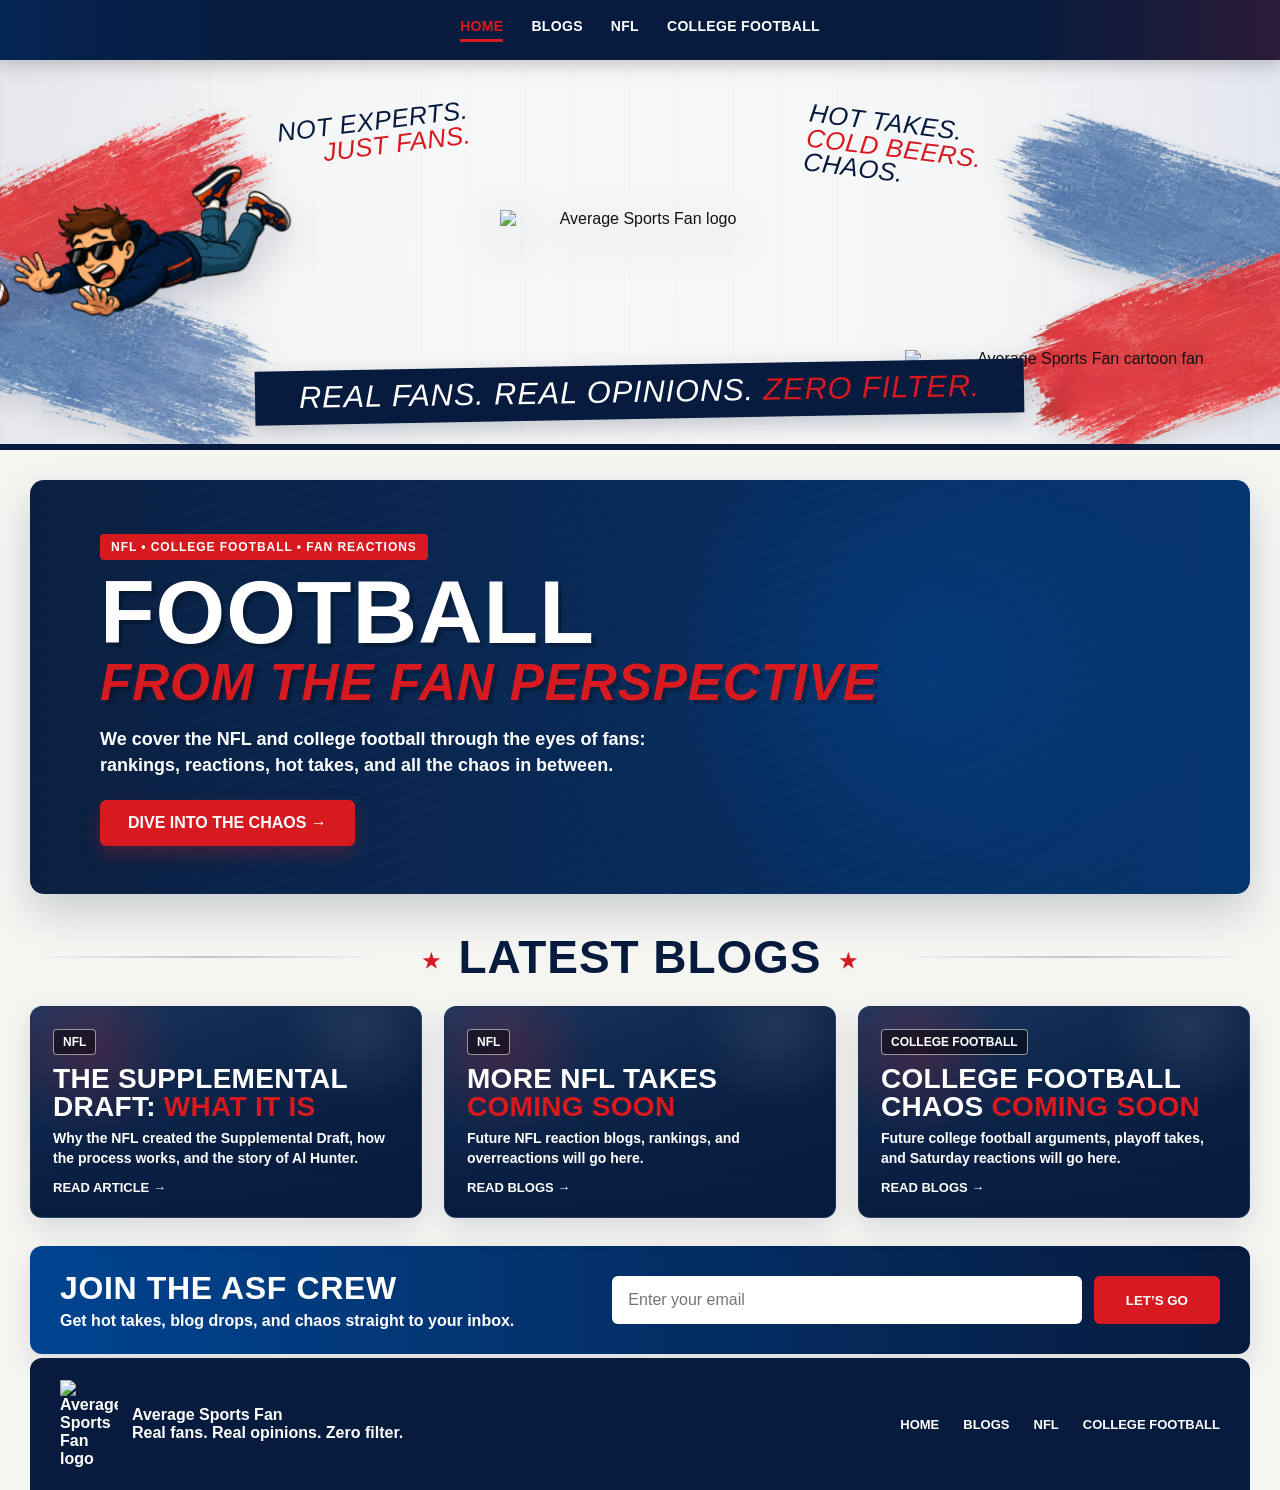
==== index.html @ be85f9b6 "Update homepage branding and fan graphics" ====
<!DOCTYPE html>
<html lang="en">
<head>
  <meta charset="UTF-8" />
  <meta name="viewport" content="width=device-width, initial-scale=1.0" />

  <title>Average Sports Fan | NFL & College Football Blog</title>
  <meta name="description" content="Average Sports Fan covers NFL and college football with fan reactions, rankings, and hot takes." />

  <style>
    :root {
      --navy: #061b3d;
      --blue: #004491;
      --red: #d71920;
      --white: #ffffff;
      --off-white: #f5f5f2;
      --text: #111111;
      --card-shadow: 0 18px 40px rgba(6, 27, 61, 0.18);
      --soft-shadow: 0 10px 28px rgba(6, 27, 61, 0.12);
    }

    * {
      box-sizing: border-box;
    }

    body {
      margin: 0;
      font-family: Arial, Helvetica, sans-serif;
      background: var(--off-white);
      color: var(--text);
    }

    a {
      color: inherit;
      text-decoration: none;
    }

    img {
      max-width: 100%;
      display: block;
    }

    .site-nav {
      background:
        linear-gradient(90deg, rgba(0, 68, 145, 0.25), transparent 20%, transparent 80%, rgba(215, 25, 32, 0.18)),
        var(--navy);
      color: var(--white);
      padding: 18px 7%;
      display: flex;
      align-items: center;
      justify-content: center;
      gap: 28px;
      text-transform: uppercase;
      font-weight: 900;
      letter-spacing: 0.02em;
      position: sticky;
      top: 0;
      z-index: 50;
      box-shadow: 0 4px 18px rgba(0, 0, 0, 0.22);
    }

    .nav-left {
      display: flex;
      align-items: center;
      justify-content: center;
      gap: 28px;
      flex-wrap: wrap;
    }

    .site-nav a {
      font-size: 14px;
      padding-bottom: 5px;
      border-bottom: 3px solid transparent;
    }

    .site-nav a:hover,
    .site-nav a.active {
      color: var(--red);
      border-bottom-color: var(--red);
    }

    .brand-strip {
      position: relative;
      min-height: 390px;
      background:
        radial-gradient(circle at center, rgba(255,255,255,0.97), rgba(255,255,255,0.86) 52%, rgba(235,238,244,0.9)),
        linear-gradient(90deg, rgba(215, 25, 32, 0.08), transparent 35%, transparent 65%, rgba(0, 68, 145, 0.10));
      overflow: hidden;
      border-bottom: 6px solid var(--navy);
      display: grid;
      place-items: center;
      text-align: center;
      padding: 28px 20px 22px;
    }

    .brand-strip::before {
      content: "";
      position: absolute;
      inset: 0;
      background:
        linear-gradient(rgba(6,27,61,0.03), rgba(6,27,61,0.03)),
        repeating-linear-gradient(
          90deg,
          rgba(6,27,61,0.025) 0,
          rgba(6,27,61,0.025) 1px,
          transparent 1px,
          transparent 52px
        );
      pointer-events: none;
    }

    .corner-brush {
      position: absolute;
      width: 520px;
      opacity: 0.95;
      z-index: 1;
      filter: drop-shadow(0 8px 12px rgba(0,0,0,0.12));
      pointer-events: none;
    }

    .brush-red-left {
      left: -210px;
      top: 30px;
      transform: rotate(-23deg);
    }

    .brush-blue-left {
      left: -220px;
      bottom: -38px;
      transform: rotate(17deg);
    }

    .brush-blue-right {
      right: -210px;
      top: 28px;
      transform: rotate(18deg);
    }

    .brush-red-right {
      right: -215px;
      bottom: -35px;
      transform: rotate(-18deg);
    }

    .brand-content {
      position: relative;
      z-index: 5;
      width: min(1240px, 100%);
      display: grid;
      grid-template-columns: 1fr 280px 1fr;
      align-items: center;
      gap: 24px;
    }

    .brand-logo {
      width: 280px;
      margin: 0 auto;
      filter: drop-shadow(0 14px 22px rgba(6, 27, 61, 0.32));
      position: relative;
      z-index: 8;
    }

    .brand-side {
      min-height: 255px;
      position: relative;
      display: flex;
      align-items: center;
    }

    .brand-side.left {
      justify-content: flex-start;
    }

    .brand-side.right {
      justify-content: flex-end;
    }

    .brand-character {
      position: relative;
      z-index: 6;
      filter: drop-shadow(0 16px 18px rgba(6, 27, 61, 0.18));
    }

    .falling-fan-img {
      width: 360px;
      left: -80px;
      top: 25px;
      transform: rotate(-4deg);
      margin-right: 0;
    }

    .standing-fan-img {
      width: 355px;
      top: 140px;
      margin-left: 0;
    }

    .callout {
      position: absolute;
      z-index: 9;
      font-family: Impact, "Arial Black", sans-serif;
      text-transform: uppercase;
      font-style: italic;
      line-height: 0.96;
      letter-spacing: 0.015em;
      font-size: clamp(22px, 2vw, 32px);
      text-shadow: 0 2px 0 rgba(255,255,255,0.9);
      pointer-events: none;
    }

    .callout.left {
      top: 18px;
      right: 6px;
      transform: rotate(-7deg);
      text-align: right;
    }

    .callout.right {
      top: 20px;
      left: 2px;
      transform: rotate(7deg);
      text-align: left;
    }

    .callout .navy {
      color: var(--navy);
      display: block;
    }

    .callout .red {
      color: var(--red);
      display: block;
    }

    .brand-slogan {
      position: relative;
      z-index: 10;
      display: inline-block;
      margin-top: 12px;
      padding: 9px 44px;
      background: var(--navy);
      color: var(--white);
      font-family: Impact, "Arial Black", sans-serif;
      font-size: clamp(22px, 2.4vw, 34px);
      font-style: italic;
      text-transform: uppercase;
      letter-spacing: 0.03em;
      box-shadow: 0 8px 22px rgba(6,27,61,0.22);
      transform: rotate(-1deg);
    }

    .brand-slogan span {
      color: var(--red);
    }

    .page-wrap {
      width: min(1220px, calc(100% - 40px));
      margin: 0 auto;
    }

    .hero-card {
      margin-top: 30px;
      min-height: 335px;
      border-radius: 14px;
      overflow: hidden;
      background:
        radial-gradient(circle at 74% 45%, rgba(0, 68, 145, 0.48), transparent 30%),
        linear-gradient(90deg, rgba(6, 27, 61, 0.98), rgba(0, 49, 108, 0.98));
      color: var(--white);
      box-shadow: var(--card-shadow);
      display: grid;
      grid-template-columns: 1fr;
      align-items: end;
      position: relative;
      isolation: isolate;
    }

    .hero-card::before {
      content: "";
      position: absolute;
      inset: 0;
      background:
        repeating-linear-gradient(
          -20deg,
          rgba(255,255,255,0.035) 0,
          rgba(255,255,255,0.035) 1px,
          transparent 1px,
          transparent 18px
        );
      opacity: 0.5;
      z-index: -1;
    }

    .hero-copy {
      padding: 54px 70px 48px;
      position: relative;
      z-index: 2;
    }

    .hero-kicker {
      display: inline-block;
      background: var(--red);
      color: var(--white);
      padding: 6px 11px;
      border-radius: 4px;
      text-transform: uppercase;
      font-weight: 900;
      font-size: 12px;
      letter-spacing: 0.08em;
      margin-bottom: 16px;
    }

    .hero-copy h1 {
      margin: 0;
      font-family: Impact, "Arial Black", sans-serif;
      font-size: clamp(62px, 7vw, 104px);
      line-height: 0.82;
      text-transform: uppercase;
      letter-spacing: 0.01em;
      text-shadow: 4px 4px 0 rgba(0,0,0,0.22);
    }

    .hero-copy h1 span {
      display: block;
      margin-top: 10px;
      color: var(--red);
      font-size: clamp(30px, 4vw, 52px);
      font-style: italic;
      line-height: 0.95;
    }

    .hero-copy p {
      max-width: 615px;
      margin: 18px 0 22px;
      font-size: 18px;
      line-height: 1.45;
      font-weight: 700;
    }

    .primary-button {
      display: inline-flex;
      align-items: center;
      gap: 10px;
      background: var(--red);
      color: var(--white);
      border-radius: 6px;
      padding: 14px 28px;
      font-weight: 900;
      text-transform: uppercase;
      box-shadow: 0 8px 18px rgba(215, 25, 32, 0.28);
    }

    .primary-button:hover {
      transform: translateY(-1px);
      box-shadow: 0 10px 22px rgba(215, 25, 32, 0.38);
    }

    .section-title {
      display: grid;
      grid-template-columns: 1fr auto 1fr;
      align-items: center;
      gap: 22px;
      margin: 36px 0 22px;
      color: var(--navy);
      font-family: Impact, "Arial Black", sans-serif;
      font-size: clamp(30px, 4vw, 46px);
      text-transform: uppercase;
      letter-spacing: 0.02em;
      text-align: center;
    }

    .section-title::before,
    .section-title::after {
      content: "";
      height: 2px;
      background: linear-gradient(90deg, transparent, rgba(6,27,61,0.22), transparent);
    }

    .section-title span::before,
    .section-title span::after {
      content: "★";
      color: var(--red);
      font-size: 20px;
      margin: 0 18px;
      vertical-align: middle;
    }

    .blog-grid {
      display: grid;
      grid-template-columns: repeat(3, 1fr);
      gap: 22px;
    }

    .post-card {
      min-height: 210px;
      border-radius: 12px;
      overflow: hidden;
      background:
        linear-gradient(rgba(6,27,61,0.42), rgba(6,27,61,0.96)),
        linear-gradient(135deg, #294b79, #061b3d);
      color: var(--white);
      padding: 22px;
      display: flex;
      flex-direction: column;
      justify-content: flex-end;
      box-shadow: var(--soft-shadow);
      border: 1px solid rgba(255,255,255,0.08);
      position: relative;
    }

    .post-card::before {
      content: "";
      position: absolute;
      inset: 0;
      background:
        radial-gradient(circle at 15% 20%, rgba(215,25,32,0.22), transparent 24%),
        radial-gradient(circle at 85% 10%, rgba(255,255,255,0.08), transparent 22%);
      pointer-events: none;
    }

    .post-card > * {
      position: relative;
      z-index: 2;
    }

    .post-tag {
      width: fit-content;
      padding: 5px 9px;
      background: rgba(0,0,0,0.48);
      border: 1px solid rgba(255,255,255,0.55);
      border-radius: 4px;
      font-weight: 900;
      text-transform: uppercase;
      font-size: 12px;
      margin-bottom: 10px;
    }

    .post-card h3 {
      margin: 0 0 8px;
      font-family: Impact, "Arial Black", sans-serif;
      text-transform: uppercase;
      font-size: 28px;
      line-height: 1;
      letter-spacing: 0.01em;
    }

    .post-card h3 span {
      color: var(--red);
    }

    .post-card p {
      margin: 0 0 12px;
      font-size: 14px;
      line-height: 1.4;
      font-weight: 700;
    }

    .post-card a {
      color: var(--white);
      font-weight: 900;
      text-transform: uppercase;
      font-size: 13px;
    }

    .email-strip {
      margin: 28px 0 0;
      background: linear-gradient(90deg, var(--blue), var(--navy));
      color: var(--white);
      border-radius: 12px;
      padding: 24px 30px;
      display: grid;
      grid-template-columns: 1fr 1.15fr;
      gap: 24px;
      align-items: center;
      box-shadow: var(--soft-shadow);
    }

    .email-strip h2 {
      margin: 0;
      font-family: Impact, "Arial Black", sans-serif;
      text-transform: uppercase;
      font-size: 32px;
      letter-spacing: 0.02em;
    }

    .email-strip p {
      margin: 5px 0 0;
      font-weight: 700;
    }

    .email-strip form {
      display: flex;
      gap: 12px;
    }

    .email-strip input {
      flex: 1;
      border: none;
      border-radius: 6px;
      padding: 15px 16px;
      font-size: 16px;
    }

    .email-strip button {
      border: none;
      border-radius: 6px;
      background: var(--red);
      color: var(--white);
      padding: 15px 32px;
      font-weight: 900;
      text-transform: uppercase;
      cursor: pointer;
    }

    .site-footer {
      width: min(1220px, calc(100% - 40px));
      margin: 4px auto 0;
      background: var(--navy);
      color: var(--white);
      border-radius: 12px 12px 0 0;
      padding: 22px 30px;
      display: flex;
      align-items: center;
      justify-content: space-between;
      gap: 20px;
      font-weight: 700;
    }

    .footer-brand {
      display: flex;
      align-items: center;
      gap: 14px;
    }

    .footer-brand img {
      width: 58px;
    }

    .footer-links {
      display: flex;
      gap: 24px;
      text-transform: uppercase;
      font-size: 13px;
      flex-wrap: wrap;
    }

    @media (max-width: 980px) {
      .site-nav {
        justify-content: center;
      }

      .nav-left {
        justify-content: center;
        gap: 16px;
      }

      .brand-strip {
        min-height: auto;
      }

      .brand-content {
        grid-template-columns: 1fr;
        gap: 10px;
      }

      .brand-side {
        min-height: auto;
        justify-content: center !important;
      }

      .falling-fan-img {
        width: 260px;
        left: 0;
        transform: rotate(-4deg);
      }

      .standing-fan-img {
        width: 260px;
        left: 0;
        transform: rotate(3deg);
      }

      .brand-logo {
        width: 230px;
      }

      .callout {
        position: static;
        transform: none !important;
        text-align: center !important;
        margin: 8px 0;
      }

      .email-strip {
        grid-template-columns: 1fr;
      }

      .hero-copy {
        padding: 40px 28px;
        text-align: center;
      }

      .hero-copy p {
        margin-left: auto;
        margin-right: auto;
      }

      .blog-grid {
        grid-template-columns: 1fr;
      }

      .site-footer {
        flex-direction: column;
        text-align: center;
      }

      .footer-brand {
        flex-direction: column;
      }
    }

    @media (max-width: 600px) {
      .site-nav {
        padding: 14px 20px;
      }

      .brand-slogan {
        padding: 8px 18px;
      }

      .page-wrap {
        width: min(100% - 24px, 1220px);
      }

      .email-strip form {
        flex-direction: column;
      }

      .email-strip button {
        width: 100%;
      }
    }
  </style>
</head>

<body>

  <header class="site-nav">
    <nav class="nav-left">
      <a class="active" href="index.html">Home</a>
      <a href="blogs/index.html">Blogs</a>
      <a href="#">NFL</a>
      <a href="#">College Football</a>
    </nav>
  </header>

  <section class="brand-strip">
    <img src="images/red-brush.png" class="corner-brush brush-red-left" alt="">
    <img src="images/blue-brush.png" class="corner-brush brush-blue-left" alt="">
    <img src="images/blue-brush.png" class="corner-brush brush-blue-right" alt="">
    <img src="images/red-brush.png" class="corner-brush brush-red-right" alt="">

    <div class="brand-content">
      <div class="brand-side left">
        <img src="images/falling-fan.png" class="brand-character falling-fan-img" alt="Average Sports Fan diving for a football">
        <div class="callout left">
          <span class="navy">Not experts.</span>
          <span class="red">Just fans.</span>
        </div>
      </div>

      <img src="images/logo.png" class="brand-logo" alt="Average Sports Fan logo">

      <div class="brand-side right">
        <div class="callout right">
          <span class="navy">Hot takes.</span>
          <span class="red">Cold beers.</span>
          <span class="navy">Chaos.</span>
        </div>
        <img src="images/fan.png" class="brand-character standing-fan-img" alt="Average Sports Fan cartoon fan">
      </div>
    </div>

    <div class="brand-slogan">
      Real Fans. Real Opinions. <span>Zero Filter.</span>
    </div>
  </section>

  <main class="page-wrap">
    <section class="hero-card">
      <div class="hero-copy">
        <div class="hero-kicker">NFL • College Football • Fan Reactions</div>

        <h1>
          Football
          <span>From the Fan Perspective</span>
        </h1>

        <p>
          We cover the NFL and college football through the eyes of fans:
          rankings, reactions, hot takes, and all the chaos in between.
        </p>

        <a class="primary-button" href="blogs/index.html">Dive Into the Chaos →</a>
      </div>
    </section>

    <h2 class="section-title"><span>Latest Blogs</span></h2>

    <section class="blog-grid">
      <article class="post-card">
        <div class="post-tag">NFL</div>
        <h3>The Supplemental Draft: <span>What It Is</span></h3>
        <p>
          Why the NFL created the Supplemental Draft, how the process works,
          and the story of Al Hunter.
        </p>
        <a href="blogs/the-supplemental-draft-what-it-is-and-how-it-works.html">Read Article →</a>
      </article>

      <article class="post-card">
        <div class="post-tag">NFL</div>
        <h3>More NFL Takes <span>Coming Soon</span></h3>
        <p>Future NFL reaction blogs, rankings, and overreactions will go here.</p>
        <a href="blogs/index.html">Read Blogs →</a>
      </article>

      <article class="post-card">
        <div class="post-tag">College Football</div>
        <h3>College Football Chaos <span>Coming Soon</span></h3>
        <p>Future college football arguments, playoff takes, and Saturday reactions will go here.</p>
        <a href="blogs/index.html">Read Blogs →</a>
      </article>
    </section>

    <section class="email-strip">
      <div>
        <h2>Join the ASF Crew</h2>
        <p>Get hot takes, blog drops, and chaos straight to your inbox.</p>
      </div>

      <form action="#" method="post">
        <input type="email" placeholder="Enter your email" required>
        <button type="submit">Let’s Go</button>
      </form>
    </section>
  </main>

  <footer class="site-footer">
    <div class="footer-brand">
      <img src="images/logo.png" alt="Average Sports Fan logo">
      <div>
        <strong>Average Sports Fan</strong><br>
        Real fans. Real opinions. Zero filter.
      </div>
    </div>

    <nav class="footer-links">
      <a href="index.html">Home</a>
      <a href="blogs/index.html">Blogs</a>
      <a href="#">NFL</a>
      <a href="#">College Football</a>
    </nav>
  </footer>

</body>
</html>
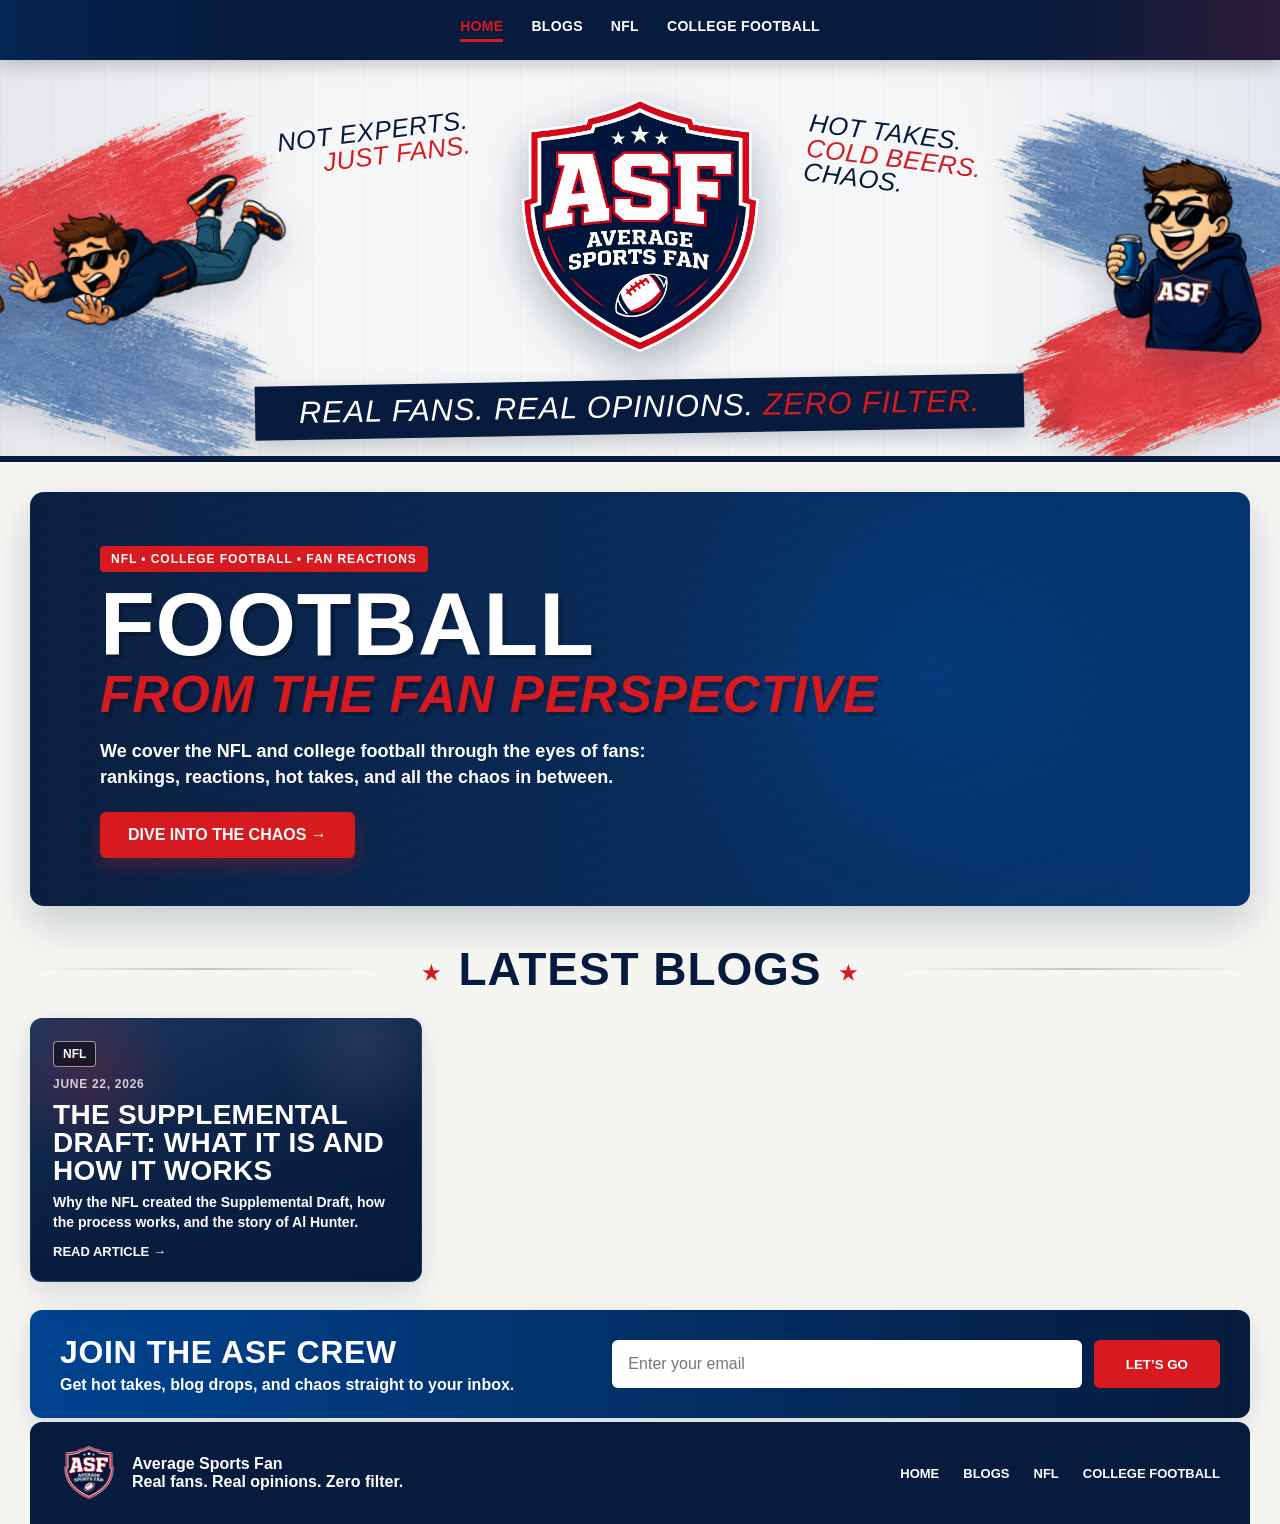
==== commit c0276a34: "Add automatic latest posts to homepage" ====
--- a/index.html
+++ b/index.html
@@ -183,7 +183,7 @@
 
     .falling-fan-img {
       width: 360px;
-      left: -80px;
+      left: -85px;
       top: 25px;
       transform: rotate(-4deg);
       margin-right: 0;
@@ -191,7 +191,9 @@
 
     .standing-fan-img {
       width: 355px;
-      top: 140px;
+      left: 95px;
+      top: 25px;
+      transform: rotate(3deg);
       margin-left: 0;
     }
 
@@ -444,10 +446,6 @@
       letter-spacing: 0.01em;
     }
 
-    .post-card h3 span {
-      color: var(--red);
-    }
-
     .post-card p {
       margin: 0 0 12px;
       font-size: 14px;
@@ -455,11 +453,31 @@
       font-weight: 700;
     }
 
+    .post-date {
+      margin-bottom: 10px;
+      font-size: 12px;
+      font-weight: 900;
+      text-transform: uppercase;
+      letter-spacing: 0.06em;
+      color: rgba(255,255,255,0.78);
+    }
+
     .post-card a {
       color: var(--white);
       font-weight: 900;
       text-transform: uppercase;
       font-size: 13px;
+    }
+
+    .empty-posts {
+      grid-column: 1 / -1;
+      background: var(--white);
+      color: var(--navy);
+      border-radius: 12px;
+      padding: 28px;
+      box-shadow: var(--soft-shadow);
+      font-weight: 800;
+      text-align: center;
     }
 
     .email-strip {
@@ -571,12 +589,14 @@
       .falling-fan-img {
         width: 260px;
         left: 0;
+        top: 0;
         transform: rotate(-4deg);
       }
 
       .standing-fan-img {
         width: 260px;
         left: 0;
+        top: 0;
         transform: rotate(3deg);
       }
 
@@ -649,8 +669,8 @@
     <nav class="nav-left">
       <a class="active" href="index.html">Home</a>
       <a href="blogs/index.html">Blogs</a>
-      <a href="#">NFL</a>
-      <a href="#">College Football</a>
+      <a href="nfl/index.html">NFL</a>
+      <a href="college-football/index.html">College Football</a>
     </nav>
   </header>
 
@@ -707,30 +727,8 @@
 
     <h2 class="section-title"><span>Latest Blogs</span></h2>
 
-    <section class="blog-grid">
-      <article class="post-card">
-        <div class="post-tag">NFL</div>
-        <h3>The Supplemental Draft: <span>What It Is</span></h3>
-        <p>
-          Why the NFL created the Supplemental Draft, how the process works,
-          and the story of Al Hunter.
-        </p>
-        <a href="blogs/the-supplemental-draft-what-it-is-and-how-it-works.html">Read Article →</a>
-      </article>
-
-      <article class="post-card">
-        <div class="post-tag">NFL</div>
-        <h3>More NFL Takes <span>Coming Soon</span></h3>
-        <p>Future NFL reaction blogs, rankings, and overreactions will go here.</p>
-        <a href="blogs/index.html">Read Blogs →</a>
-      </article>
-
-      <article class="post-card">
-        <div class="post-tag">College Football</div>
-        <h3>College Football Chaos <span>Coming Soon</span></h3>
-        <p>Future college football arguments, playoff takes, and Saturday reactions will go here.</p>
-        <a href="blogs/index.html">Read Blogs →</a>
-      </article>
+    <section class="blog-grid" id="latest-posts">
+      <div class="empty-posts">Loading latest blogs...</div>
     </section>
 
     <section class="email-strip">
@@ -758,10 +756,36 @@
     <nav class="footer-links">
       <a href="index.html">Home</a>
       <a href="blogs/index.html">Blogs</a>
-      <a href="#">NFL</a>
-      <a href="#">College Football</a>
+      <a href="nfl/index.html">NFL</a>
+      <a href="college-football/index.html">College Football</a>
     </nav>
   </footer>
 
+  <script src="data/posts.js"></script>
+  <script>
+    const latestPostsContainer = document.getElementById("latest-posts");
+
+    const latestPosts = posts
+      .slice()
+      .sort((a, b) => new Date(b.date) - new Date(a.date))
+      .slice(0, 3);
+
+    if (latestPosts.length === 0) {
+      latestPostsContainer.innerHTML = `
+        <div class="empty-posts">No blogs published yet.</div>
+      `;
+    } else {
+      latestPostsContainer.innerHTML = latestPosts.map(post => `
+        <article class="post-card">
+          <div class="post-tag">${post.category}</div>
+          <div class="post-date">${post.displayDate}</div>
+          <h3>${post.title}</h3>
+          <p>${post.description}</p>
+          <a href="${post.url}">Read Article →</a>
+        </article>
+      `).join("");
+    }
+  </script>
+
 </body>
 </html>
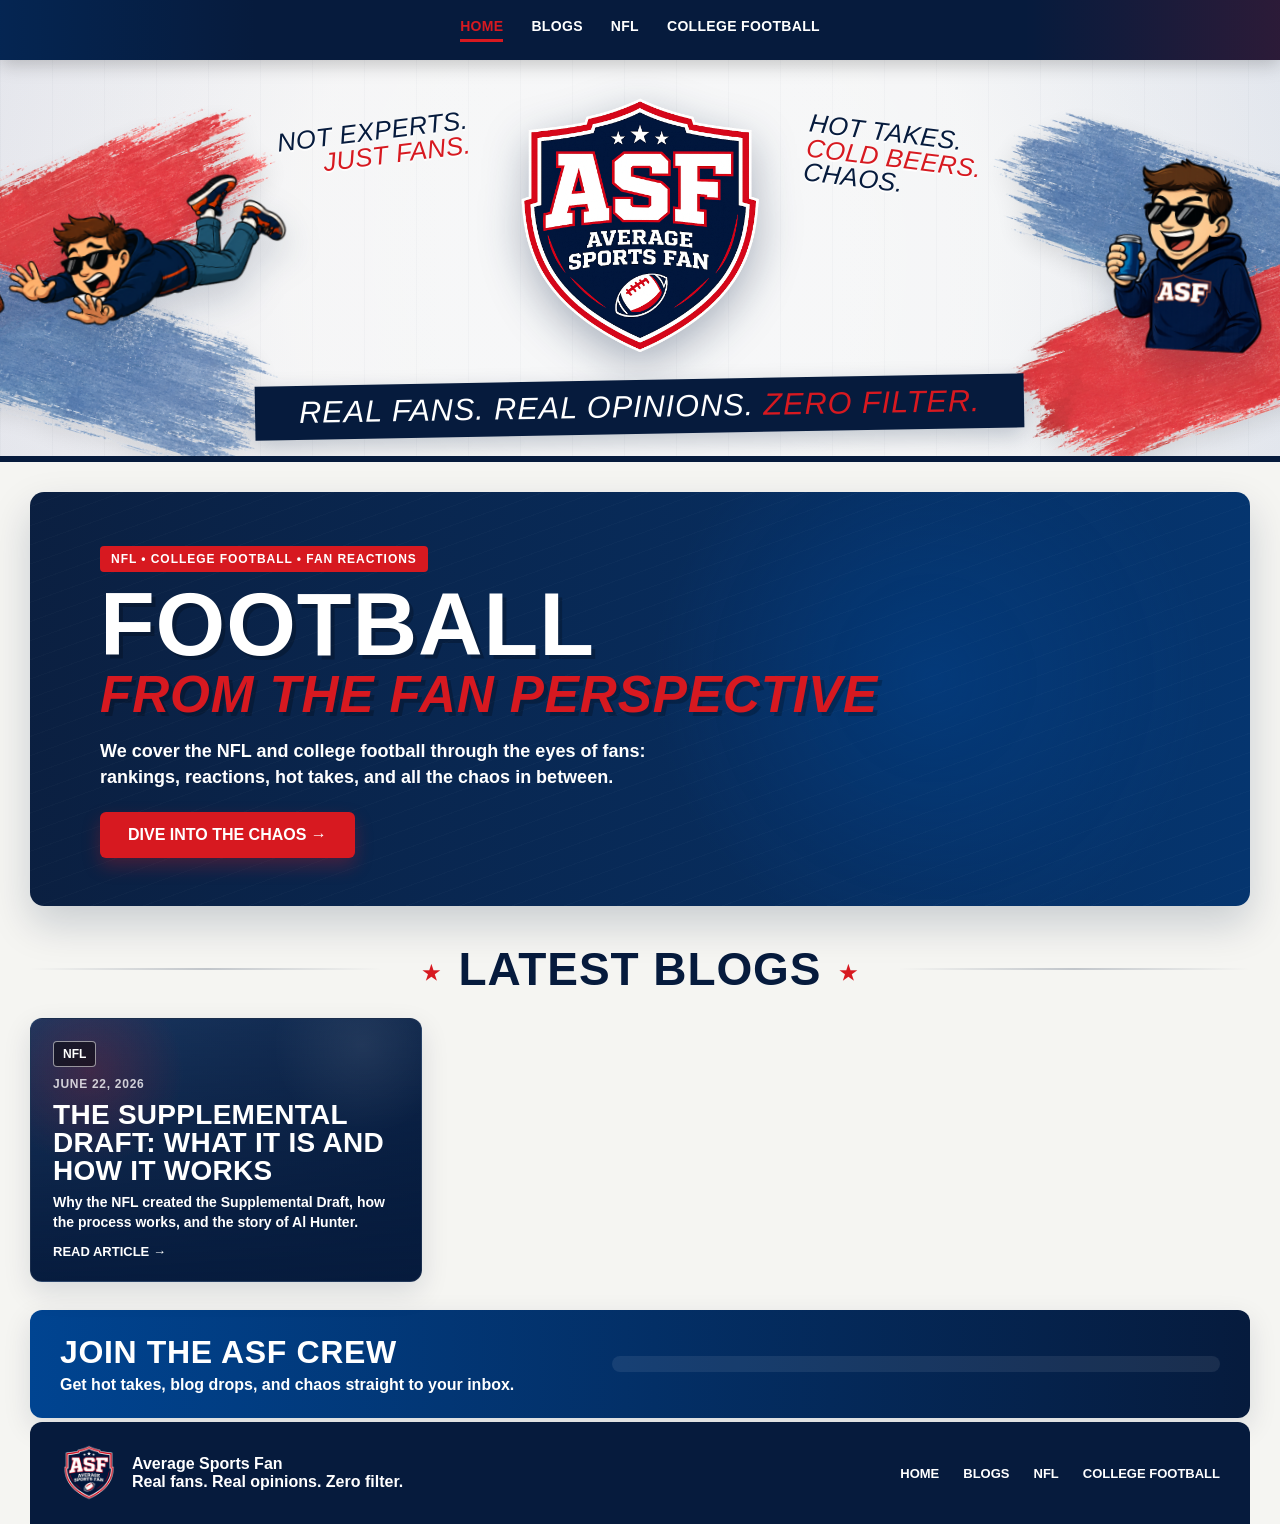
==== commit e8d7985e: "Add real email signup form" ====
--- a/index.html
+++ b/index.html
@@ -530,6 +530,16 @@
       cursor: pointer;
     }
 
+    .kit-form-box {
+  background: rgba(255,255,255,0.08);
+  border-radius: 8px;
+  padding: 8px;
+}
+
+.kit-form-box form {
+  margin: 0 !important;
+}
+
     .site-footer {
       width: min(1220px, calc(100% - 40px));
       margin: 4px auto 0;
@@ -732,15 +742,14 @@
     </section>
 
     <section class="email-strip">
-      <div>
+        <div>
         <h2>Join the ASF Crew</h2>
         <p>Get hot takes, blog drops, and chaos straight to your inbox.</p>
-      </div>
-
-      <form action="#" method="post">
-        <input type="email" placeholder="Enter your email" required>
-        <button type="submit">Let’s Go</button>
-      </form>
+     </div>
+
+     <div class="kit-form-box">
+     <script async data-uid="f203890c32" src="https://average-sports-fan.kit.com/f203890c32/index.js"></script>
+     </div>
     </section>
   </main>
 
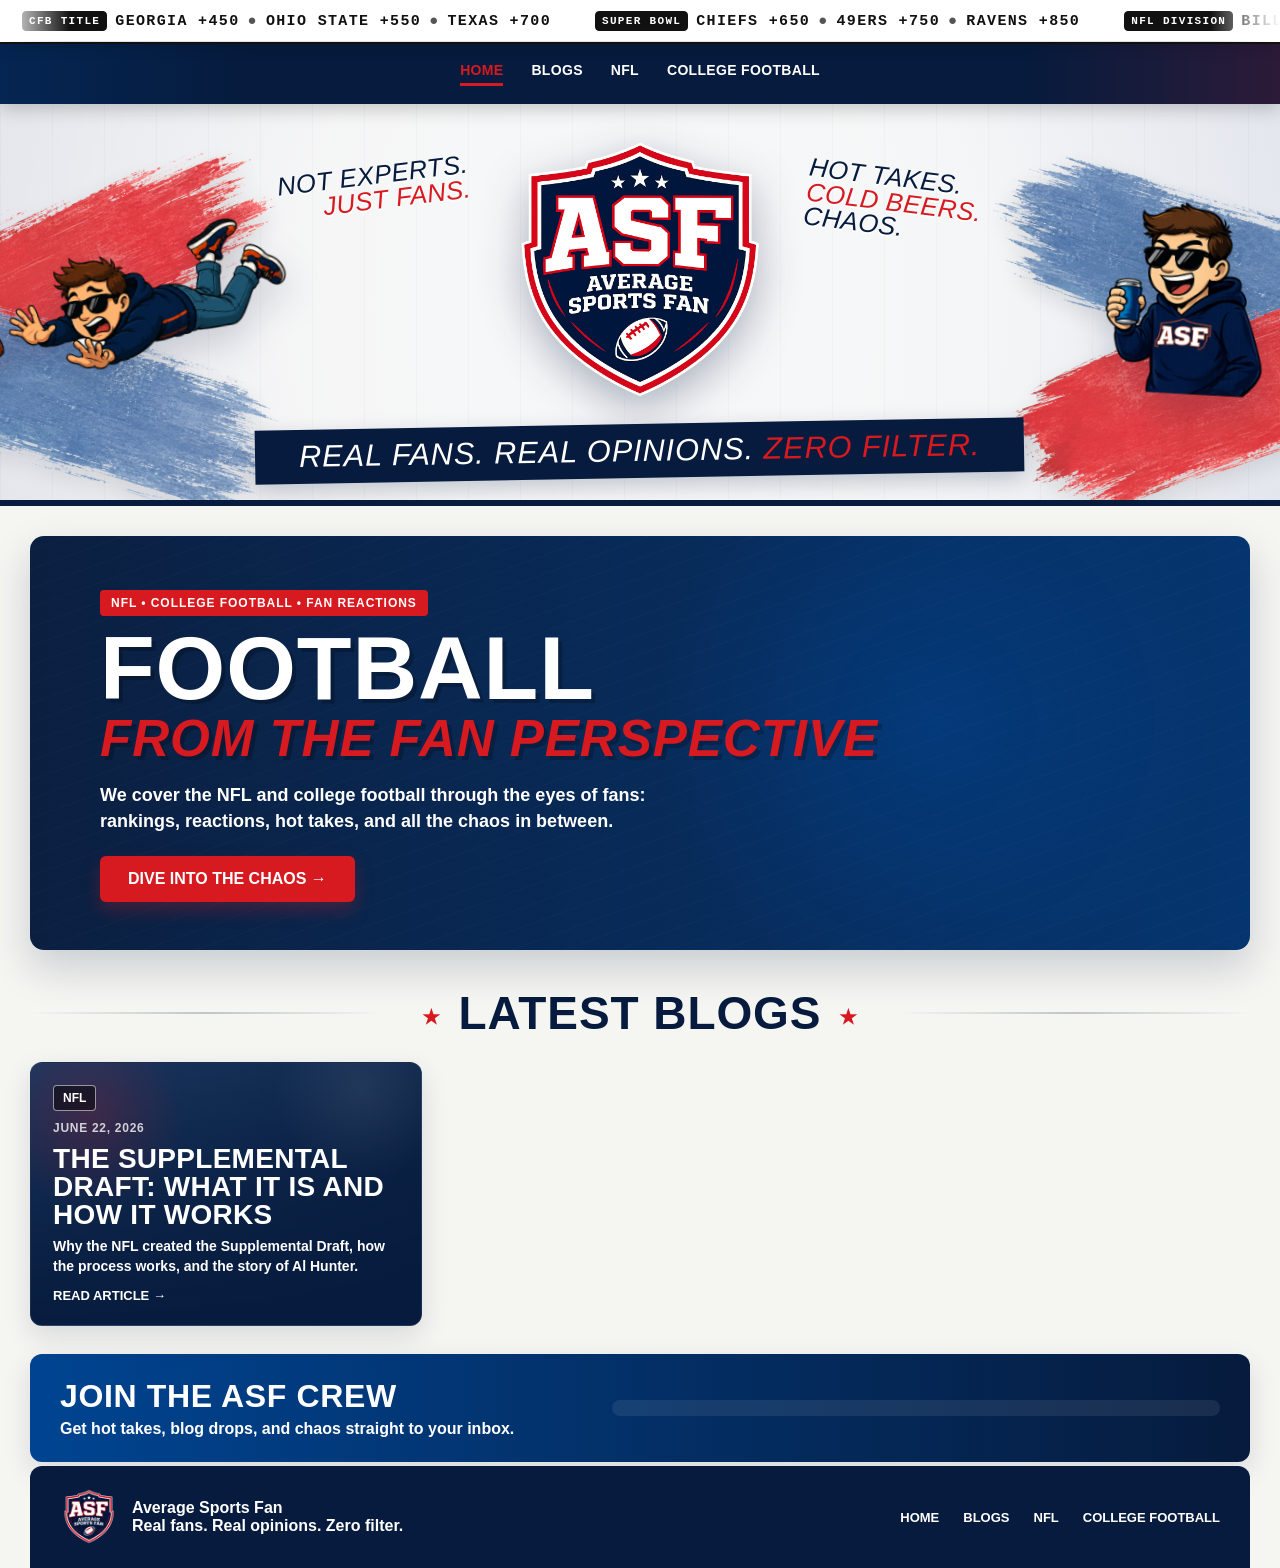
==== commit 4d3fcd6d: "Add odds ticker design" ====
--- a/index.html
+++ b/index.html
@@ -540,6 +540,17 @@
   margin: 0 !important;
 }
 
+.kit-form-box button,
+.kit-form-box input[type="submit"],
+.kit-form-box .formkit-submit,
+.kit-form-box .formkit-submit span {
+  font-family: Impact, "Arial Black", sans-serif !important;
+  text-transform: uppercase !important;
+  font-style: italic !important;
+  letter-spacing: 0.04em !important;
+  font-size: 24px !important;
+}
+
     .site-footer {
       width: min(1220px, calc(100% - 40px));
       margin: 4px auto 0;
@@ -671,10 +682,35 @@
       }
     }
   </style>
+
+<link rel="stylesheet" href="styles/mobile.css">
+<link rel="stylesheet" href="styles/odds-ticker.css">
 </head>
 
 <body>
-
+<section class="asf-odds-ticker" aria-label="Average Sports Fan odds ticker">
+  <div class="ticker-screen">
+    <div class="ticker-track">
+      <div class="ticker-group">
+        <span class="ticker-item"><strong>CFB TITLE</strong> Georgia +450 <span class="ticker-divider">●</span> Ohio State +550 <span class="ticker-divider">●</span> Texas +700</span>
+        <span class="ticker-item"><strong>SUPER BOWL</strong> Chiefs +650 <span class="ticker-divider">●</span> 49ers +750 <span class="ticker-divider">●</span> Ravens +850</span>
+        <span class="ticker-item"><strong>NFL DIVISION</strong> Bills AFC East +145 <span class="ticker-divider">●</span> Eagles NFC East +130 <span class="ticker-divider">●</span> Lions NFC North +120</span>
+        <span class="ticker-item"><strong>STANLEY CUP</strong> Avalanche +800 <span class="ticker-divider">●</span> Oilers +900 <span class="ticker-divider">●</span> Panthers +950</span>
+        <span class="ticker-item"><strong>NBA FINALS</strong> Celtics +650 <span class="ticker-divider">●</span> Thunder +700 <span class="ticker-divider">●</span> Nuggets +900</span>
+        <span class="ticker-item"><strong>MLB TODAY</strong> Dodgers -145 vs Giants +125 <span class="ticker-divider">●</span> Yankees -130 vs Red Sox +110 <span class="ticker-divider">●</span> Braves -120 vs Mets +105</span>
+      </div>
+
+      <div class="ticker-group" aria-hidden="true">
+        <span class="ticker-item"><strong>CFB TITLE</strong> Georgia +450 <span class="ticker-divider">●</span> Ohio State +550 <span class="ticker-divider">●</span> Texas +700</span>
+        <span class="ticker-item"><strong>SUPER BOWL</strong> Chiefs +650 <span class="ticker-divider">●</span> 49ers +750 <span class="ticker-divider">●</span> Ravens +850</span>
+        <span class="ticker-item"><strong>NFL DIVISION</strong> Bills AFC East +145 <span class="ticker-divider">●</span> Eagles NFC East +130 <span class="ticker-divider">●</span> Lions NFC North +120</span>
+        <span class="ticker-item"><strong>STANLEY CUP</strong> Avalanche +800 <span class="ticker-divider">●</span> Oilers +900 <span class="ticker-divider">●</span> Panthers +950</span>
+        <span class="ticker-item"><strong>NBA FINALS</strong> Celtics +650 <span class="ticker-divider">●</span> Thunder +700 <span class="ticker-divider">●</span> Nuggets +900</span>
+        <span class="ticker-item"><strong>MLB TODAY</strong> Dodgers -145 vs Giants +125 <span class="ticker-divider">●</span> Yankees -130 vs Red Sox +110 <span class="ticker-divider">●</span> Braves -120 vs Mets +105</span>
+      </div>
+    </div>
+  </div>
+</section>
   <header class="site-nav">
     <nav class="nav-left">
       <a class="active" href="index.html">Home</a>
--- a/styles/mobile.css
+++ b/styles/mobile.css
@@ -0,0 +1,278 @@
+/* ASF Mobile Responsive Styles */
+
+@media (max-width: 900px) {
+  html,
+  body {
+    overflow-x: hidden;
+  }
+
+  body {
+    max-width: 100%;
+  }
+
+  .site-nav {
+    padding: 12px 14px !important;
+    position: relative !important;
+  }
+
+  .nav-left {
+    width: 100% !important;
+    justify-content: center !important;
+    gap: 10px 16px !important;
+    flex-wrap: wrap !important;
+  }
+
+  .site-nav a {
+    font-size: 12px !important;
+    white-space: nowrap !important;
+    padding-bottom: 4px !important;
+  }
+
+  .brand-strip,
+  .page-hero {
+    min-height: auto !important;
+    padding: 30px 16px 26px !important;
+  }
+
+  .page-hero h1,
+  .brand-strip h1,
+  .hero-card h1 {
+    font-size: clamp(38px, 12vw, 58px) !important;
+    line-height: 0.92 !important;
+    max-width: 100% !important;
+  }
+
+  .page-hero p,
+  .hero-card p,
+  .brand-strip p {
+    font-size: 16px !important;
+    line-height: 1.45 !important;
+    max-width: 100% !important;
+  }
+
+  .hero-content,
+  .brand-content {
+    width: 100% !important;
+    max-width: 100% !important;
+  }
+
+  .hero-logo,
+  .brand-logo-img,
+  .main-logo,
+  .site-logo {
+    width: 120px !important;
+    max-width: 120px !important;
+    margin-left: auto !important;
+    margin-right: auto !important;
+  }
+
+  .corner-brush {
+    width: 280px !important;
+    opacity: 0.55 !important;
+  }
+
+  .brush-red-left {
+    left: -160px !important;
+    top: 10px !important;
+  }
+
+  .brush-blue-right {
+    right: -160px !important;
+    bottom: -45px !important;
+  }
+
+  .brand-character,
+  .falling-fan-img,
+  .standing-fan-img,
+  .fan-img,
+  .sports-fan-img {
+    display: none !important;
+  }
+
+  .brand-callout,
+  .callout,
+  .left-callout,
+  .right-callout {
+    display: none !important;
+  }
+
+  .hero,
+  .hero-card,
+  .main-hero {
+    width: min(100% - 24px, 1220px) !important;
+    margin-left: auto !important;
+    margin-right: auto !important;
+    grid-template-columns: 1fr !important;
+    padding: 24px 18px !important;
+    text-align: center !important;
+  }
+
+  .latest-section,
+  .blogs-section,
+  .related-section,
+  .article-wrap {
+    width: min(100% - 24px, 1220px) !important;
+    margin-left: auto !important;
+    margin-right: auto !important;
+  }
+
+  .blog-grid,
+  .latest-grid,
+  .posts-grid,
+  .content-grid,
+  .card-grid {
+    grid-template-columns: 1fr !important;
+    gap: 16px !important;
+  }
+
+  .post-card,
+  .blog-card {
+    min-height: 190px !important;
+    padding: 18px !important;
+  }
+
+  .post-card h3,
+  .blog-card h3 {
+    font-size: 24px !important;
+  }
+
+  .section-title {
+    grid-template-columns: 1fr !important;
+    gap: 8px !important;
+    font-size: 34px !important;
+    margin: 28px 0 18px !important;
+  }
+
+  .section-title::before,
+  .section-title::after {
+    display: none !important;
+  }
+
+  .section-title span::before,
+  .section-title span::after {
+    display: none !important;
+  }
+
+  .article-body {
+    padding: 0 !important;
+  }
+
+  .article-body p {
+    font-size: 17px !important;
+    line-height: 1.65 !important;
+  }
+
+  .article-body h2 {
+    font-size: 31px !important;
+  }
+
+  .article-actions {
+    padding: 18px 0 0 !important;
+    flex-direction: column !important;
+  }
+
+  .article-button {
+    width: 100% !important;
+  }
+
+  .email-strip,
+  .asf-email-strip {
+    width: min(100% - 24px, 1220px) !important;
+    grid-template-columns: 1fr !important;
+    padding: 22px 18px !important;
+    margin: 24px auto 24px !important;
+    text-align: center !important;
+  }
+
+  .email-strip h2,
+  .asf-email-strip h2 {
+    font-size: 31px !important;
+    line-height: 1 !important;
+  }
+
+  .email-strip p,
+  .asf-email-strip p {
+    font-size: 15px !important;
+  }
+
+  .email-strip form {
+    display: grid !important;
+    grid-template-columns: 1fr !important;
+    gap: 10px !important;
+  }
+
+  .email-strip input,
+  .email-strip button {
+    width: 100% !important;
+  }
+
+  .asf-kit-form-box,
+  .kit-form-box {
+    width: 100% !important;
+  }
+
+  .site-footer {
+    width: min(100% - 24px, 1220px) !important;
+    flex-direction: column !important;
+    text-align: center !important;
+    padding: 22px 18px !important;
+  }
+
+  .footer-brand {
+    flex-direction: column !important;
+    gap: 10px !important;
+  }
+
+  .footer-brand img {
+    width: 58px !important;
+  }
+
+  .footer-links {
+    justify-content: center !important;
+    gap: 14px !important;
+    font-size: 12px !important;
+  }
+}
+
+@media (max-width: 520px) {
+  .site-nav a {
+    font-size: 11px !important;
+  }
+
+  .page-hero h1,
+  .brand-strip h1,
+  .hero-card h1 {
+    font-size: 38px !important;
+  }
+
+  .hero-logo,
+  .brand-logo-img,
+  .main-logo,
+  .site-logo {
+    width: 105px !important;
+    max-width: 105px !important;
+  }
+
+  .corner-brush {
+    width: 220px !important;
+  }
+
+  .article-body p {
+    font-size: 16.5px !important;
+  }
+
+  .post-card,
+  .blog-card {
+    min-height: 175px !important;
+  }
+
+  .post-card h3,
+  .blog-card h3 {
+    font-size: 22px !important;
+  }
+
+  .email-strip h2,
+  .asf-email-strip h2 {
+    font-size: 28px !important;
+  }
+}
--- a/styles/odds-ticker.css
+++ b/styles/odds-ticker.css
@@ -0,0 +1,131 @@
+/* ASF Odds Ticker - White Version */
+
+.asf-odds-ticker {
+  width: 100%;
+  background: #ffffff;
+  border-bottom: 2px solid #111111;
+  color: #111111;
+  overflow: hidden;
+  position: relative;
+  z-index: 100;
+  box-shadow:
+    inset 0 -1px 0 rgba(0, 0, 0, 0.12),
+    0 4px 14px rgba(0, 0, 0, 0.12);
+}
+
+.asf-odds-ticker::before {
+  display: none;
+}
+
+.ticker-screen {
+  width: 100%;
+  height: 42px;
+  overflow: hidden;
+  display: flex;
+  align-items: center;
+  position: relative;
+}
+
+.ticker-screen::before,
+.ticker-screen::after {
+  content: "";
+  position: absolute;
+  top: 0;
+  width: 70px;
+  height: 100%;
+  z-index: 3;
+  pointer-events: none;
+}
+
+.ticker-screen::before {
+  left: 0;
+  background: linear-gradient(90deg, #ffffff, transparent);
+}
+
+.ticker-screen::after {
+  right: 0;
+  background: linear-gradient(270deg, #ffffff, transparent);
+}
+
+.ticker-track {
+  display: flex;
+  align-items: center;
+  width: max-content;
+  animation: asfTickerScroll 52s linear infinite;
+  will-change: transform;
+}
+
+.ticker-group {
+  display: flex;
+  align-items: center;
+  white-space: nowrap;
+}
+
+.ticker-item {
+  display: inline-flex;
+  align-items: center;
+  gap: 8px;
+  padding: 0 22px;
+  font-family: "Courier New", "Lucida Console", monospace;
+  font-size: 15px;
+  font-weight: 900;
+  letter-spacing: 0.09em;
+  text-transform: uppercase;
+  color: #111111;
+  text-shadow: none;
+}
+
+.ticker-item strong {
+  color: #ffffff;
+  background: #111111;
+  border: 1px solid #111111;
+  border-radius: 4px;
+  padding: 3px 6px;
+  font-size: 11px;
+  letter-spacing: 0.12em;
+  text-shadow: none;
+}
+
+.ticker-divider {
+  color: #555555;
+  text-shadow: none;
+}
+
+@keyframes asfTickerScroll {
+  from {
+    transform: translateX(0);
+  }
+
+  to {
+    transform: translateX(-50%);
+  }
+}
+
+@media (max-width: 900px) {
+  .ticker-screen {
+    height: 38px;
+  }
+
+  .ticker-item {
+    font-size: 13px;
+    padding: 0 18px;
+  }
+}
+
+@media (max-width: 520px) {
+  .ticker-item {
+    font-size: 12px;
+    letter-spacing: 0.06em;
+  }
+
+  .ticker-item strong {
+    font-size: 10px;
+  }
+}
+
+@media (prefers-reduced-motion: reduce) {
+  .ticker-track {
+    animation: none;
+    transform: none;
+  }
+}
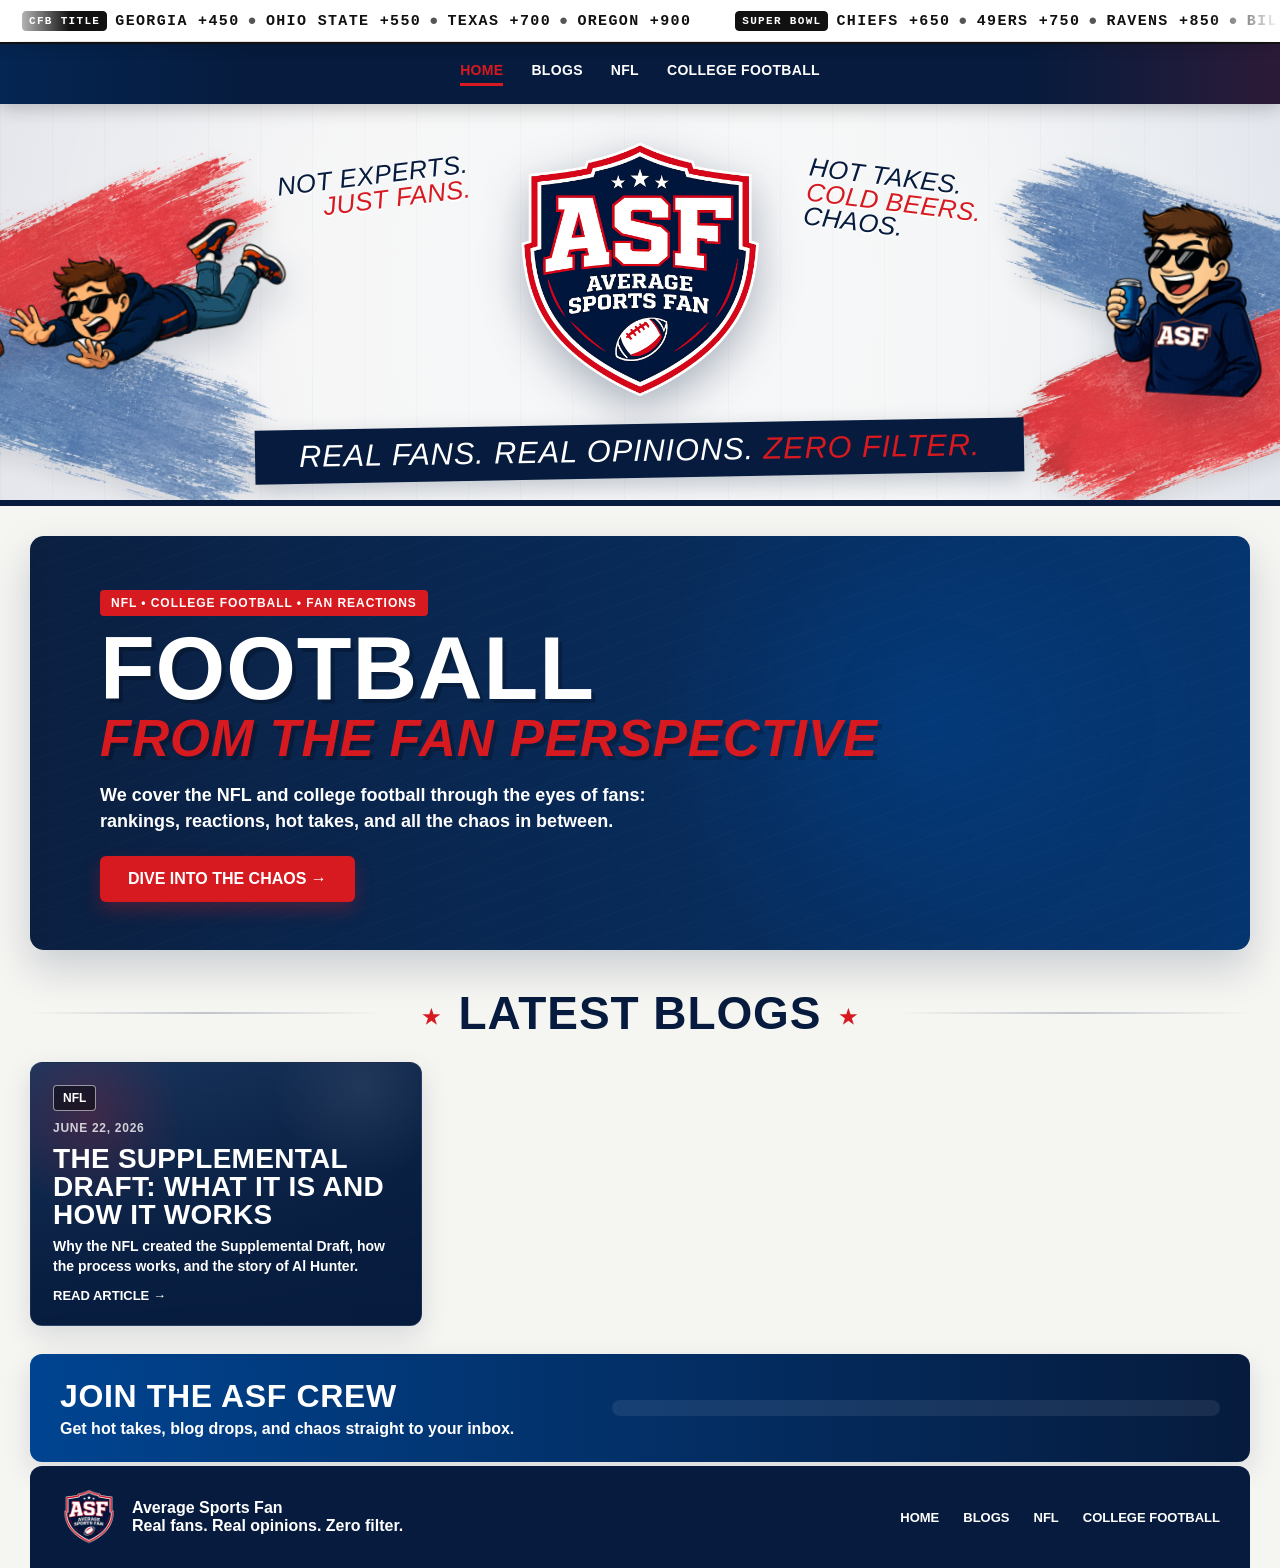
==== commit a7b14674: "Move odds ticker content to JavaScript" ====
--- a/index.html
+++ b/index.html
@@ -690,23 +690,9 @@
 <body>
 <section class="asf-odds-ticker" aria-label="Average Sports Fan odds ticker">
   <div class="ticker-screen">
-    <div class="ticker-track">
+    <div class="ticker-track" id="odds-ticker-track">
       <div class="ticker-group">
-        <span class="ticker-item"><strong>CFB TITLE</strong> Georgia +450 <span class="ticker-divider">●</span> Ohio State +550 <span class="ticker-divider">●</span> Texas +700</span>
-        <span class="ticker-item"><strong>SUPER BOWL</strong> Chiefs +650 <span class="ticker-divider">●</span> 49ers +750 <span class="ticker-divider">●</span> Ravens +850</span>
-        <span class="ticker-item"><strong>NFL DIVISION</strong> Bills AFC East +145 <span class="ticker-divider">●</span> Eagles NFC East +130 <span class="ticker-divider">●</span> Lions NFC North +120</span>
-        <span class="ticker-item"><strong>STANLEY CUP</strong> Avalanche +800 <span class="ticker-divider">●</span> Oilers +900 <span class="ticker-divider">●</span> Panthers +950</span>
-        <span class="ticker-item"><strong>NBA FINALS</strong> Celtics +650 <span class="ticker-divider">●</span> Thunder +700 <span class="ticker-divider">●</span> Nuggets +900</span>
-        <span class="ticker-item"><strong>MLB TODAY</strong> Dodgers -145 vs Giants +125 <span class="ticker-divider">●</span> Yankees -130 vs Red Sox +110 <span class="ticker-divider">●</span> Braves -120 vs Mets +105</span>
-      </div>
-
-      <div class="ticker-group" aria-hidden="true">
-        <span class="ticker-item"><strong>CFB TITLE</strong> Georgia +450 <span class="ticker-divider">●</span> Ohio State +550 <span class="ticker-divider">●</span> Texas +700</span>
-        <span class="ticker-item"><strong>SUPER BOWL</strong> Chiefs +650 <span class="ticker-divider">●</span> 49ers +750 <span class="ticker-divider">●</span> Ravens +850</span>
-        <span class="ticker-item"><strong>NFL DIVISION</strong> Bills AFC East +145 <span class="ticker-divider">●</span> Eagles NFC East +130 <span class="ticker-divider">●</span> Lions NFC North +120</span>
-        <span class="ticker-item"><strong>STANLEY CUP</strong> Avalanche +800 <span class="ticker-divider">●</span> Oilers +900 <span class="ticker-divider">●</span> Panthers +950</span>
-        <span class="ticker-item"><strong>NBA FINALS</strong> Celtics +650 <span class="ticker-divider">●</span> Thunder +700 <span class="ticker-divider">●</span> Nuggets +900</span>
-        <span class="ticker-item"><strong>MLB TODAY</strong> Dodgers -145 vs Giants +125 <span class="ticker-divider">●</span> Yankees -130 vs Red Sox +110 <span class="ticker-divider">●</span> Braves -120 vs Mets +105</span>
+        <span class="ticker-item"><strong>ODDS</strong> Loading odds board...</span>
       </div>
     </div>
   </div>
@@ -831,6 +817,6 @@
       `).join("");
     }
   </script>
-
+<script src="data/odds-ticker.js"></script>
 </body>
 </html>
--- a/styles/odds-ticker.css
+++ b/styles/odds-ticker.css
@@ -123,9 +123,9 @@
   }
 }
 
-@media (prefers-reduced-motion: reduce) {
-  .ticker-track {
-    animation: none;
-    transform: none;
-  }
+/* Keep odds ticker moving on mobile */
+.ticker-track {
+  animation: asfTickerScroll 52s linear infinite !important;
+  will-change: transform;
+  transform: translate3d(0, 0, 0);
 }
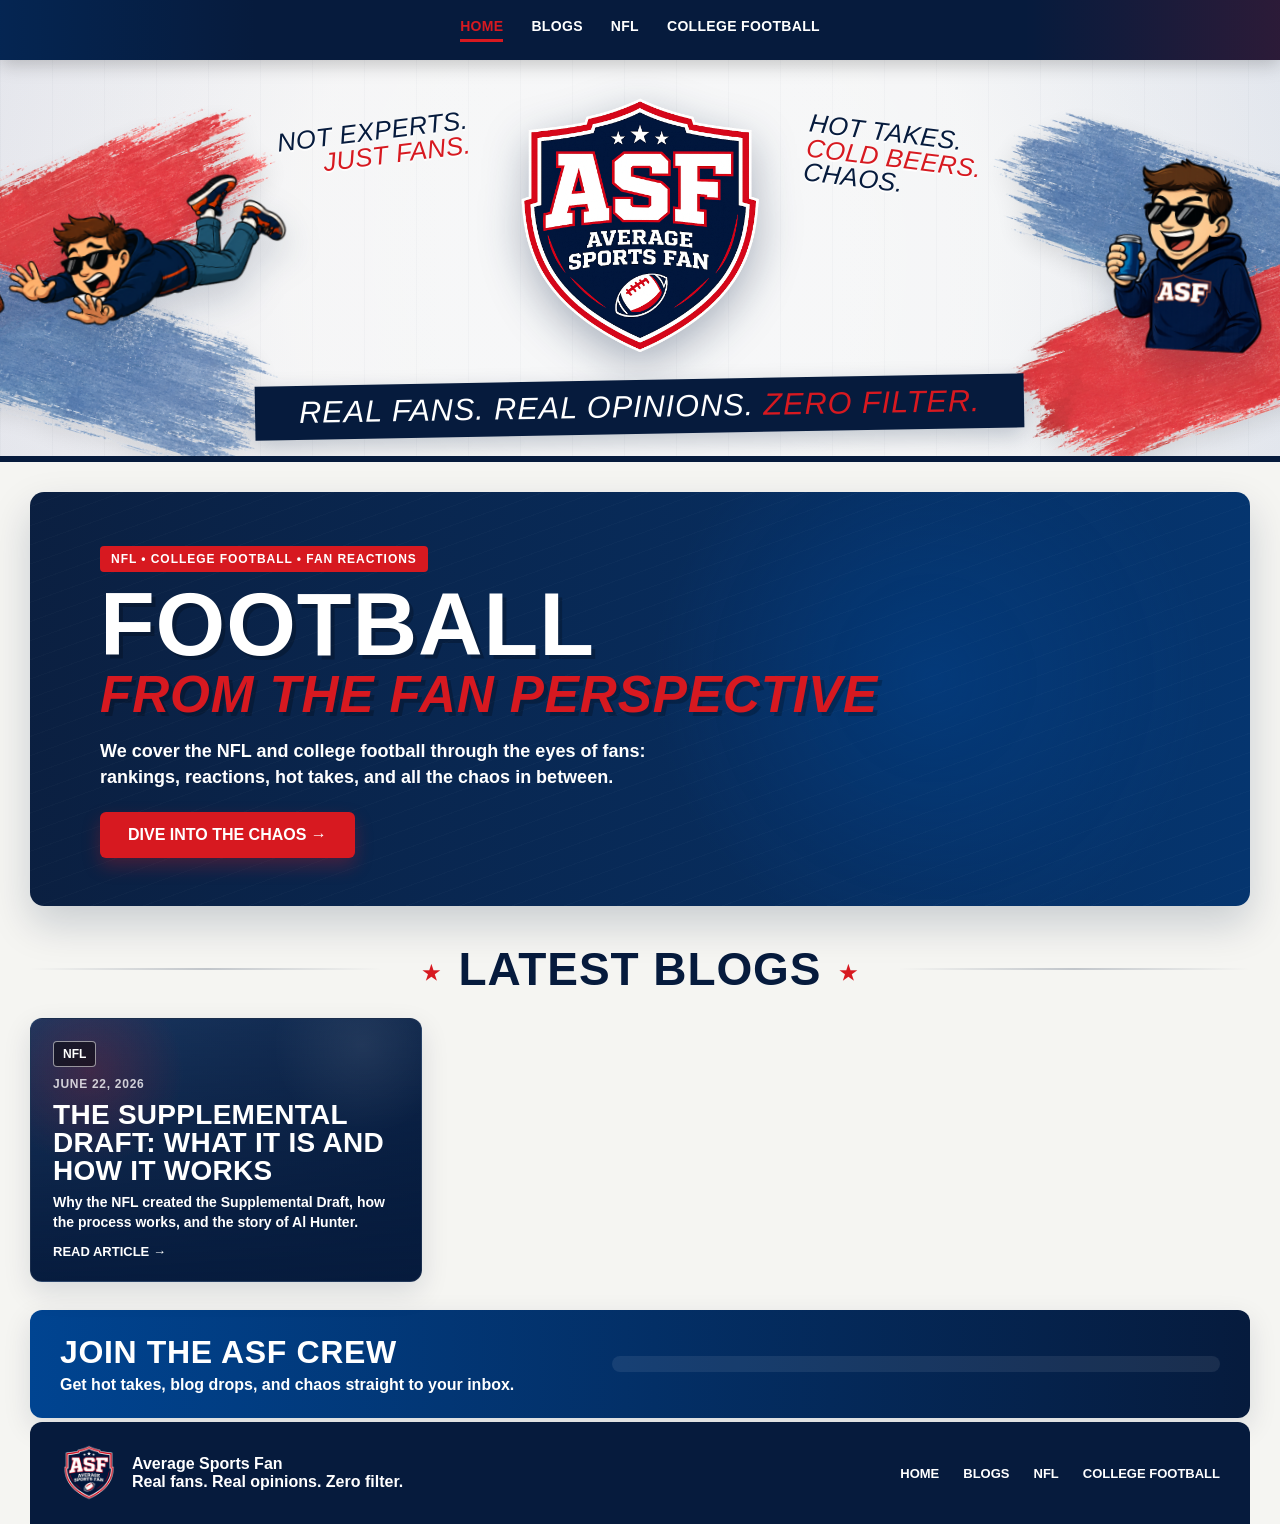
==== commit 01d92fd8: "Remove odds ticker" ====
--- a/index.html
+++ b/index.html
@@ -684,19 +684,9 @@
   </style>
 
 <link rel="stylesheet" href="styles/mobile.css">
-<link rel="stylesheet" href="styles/odds-ticker.css">
 </head>
 
 <body>
-<section class="asf-odds-ticker" aria-label="Average Sports Fan odds ticker">
-  <div class="ticker-screen">
-    <div class="ticker-track" id="odds-ticker-track">
-      <div class="ticker-group">
-        <span class="ticker-item"><strong>ODDS</strong> Loading odds board...</span>
-      </div>
-    </div>
-  </div>
-</section>
   <header class="site-nav">
     <nav class="nav-left">
       <a class="active" href="index.html">Home</a>
@@ -817,6 +807,5 @@
       `).join("");
     }
   </script>
-<script src="data/odds-ticker.js"></script>
 </body>
 </html>
